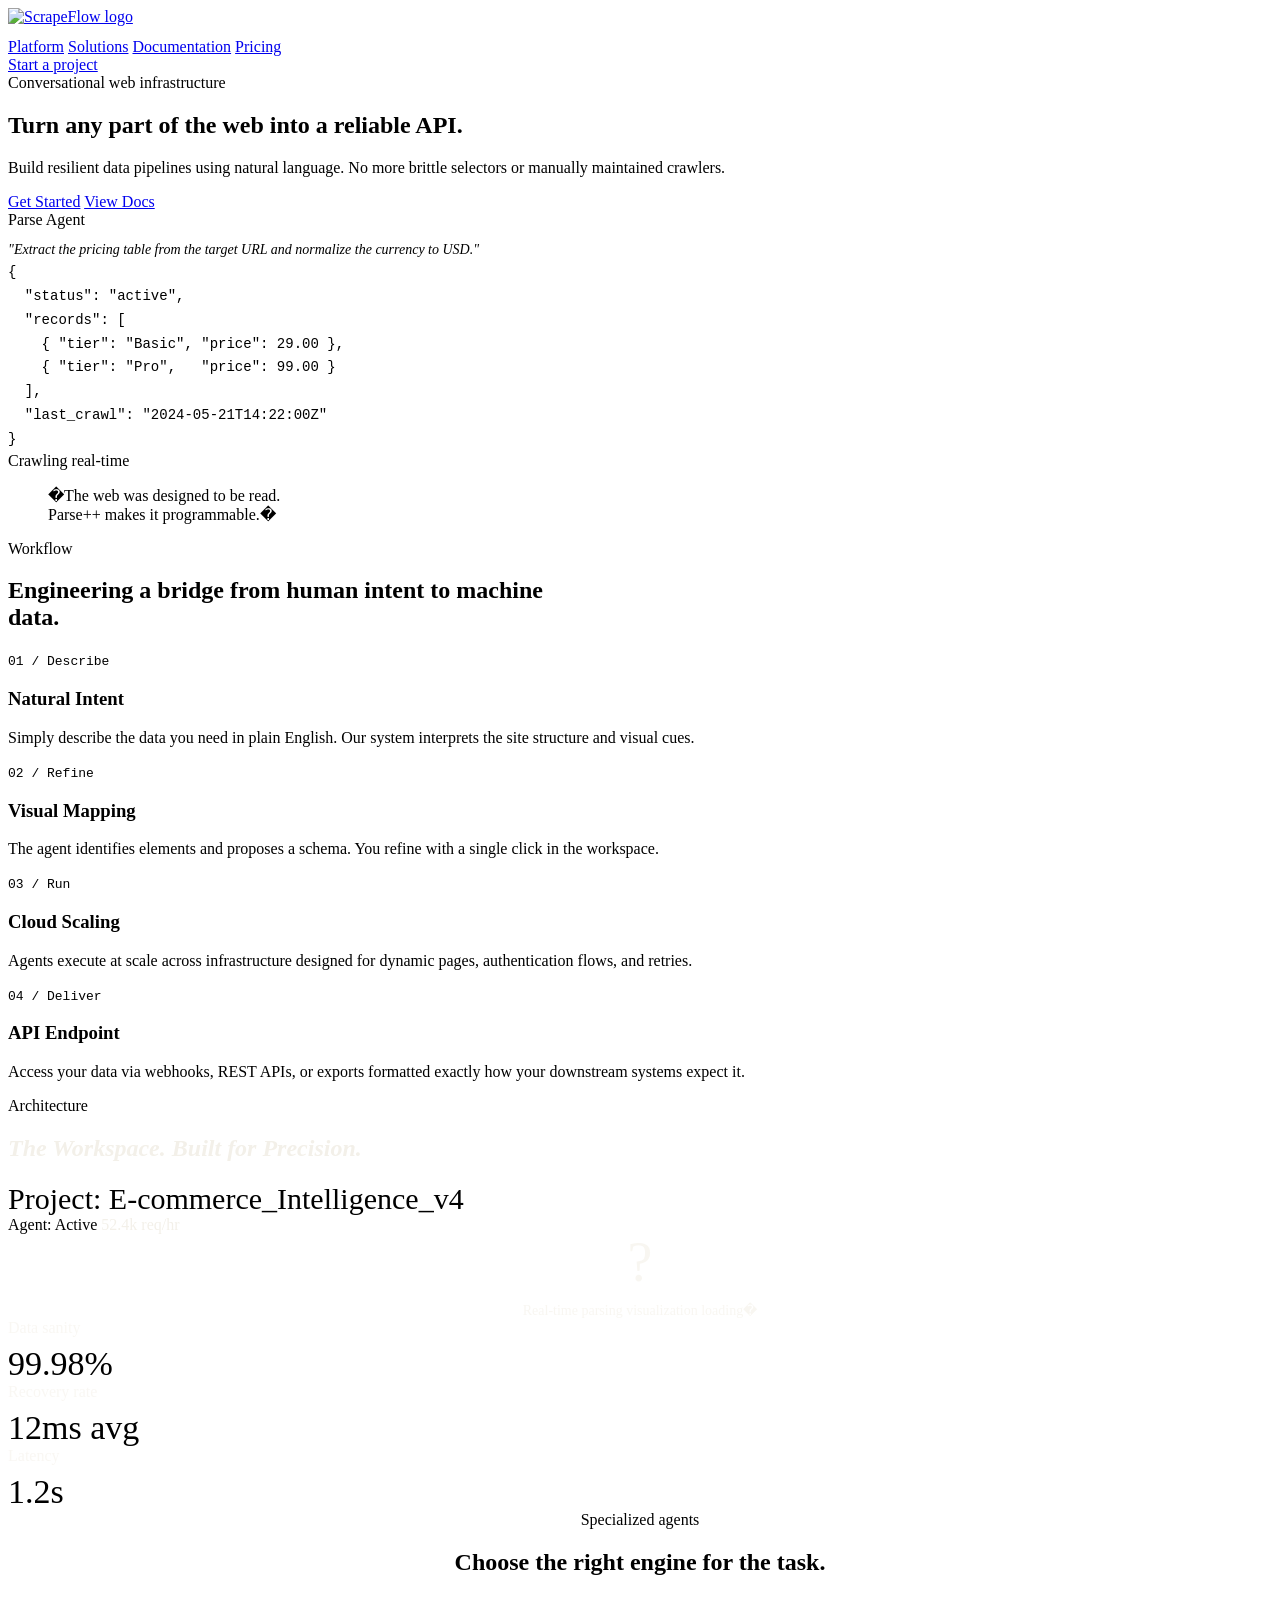
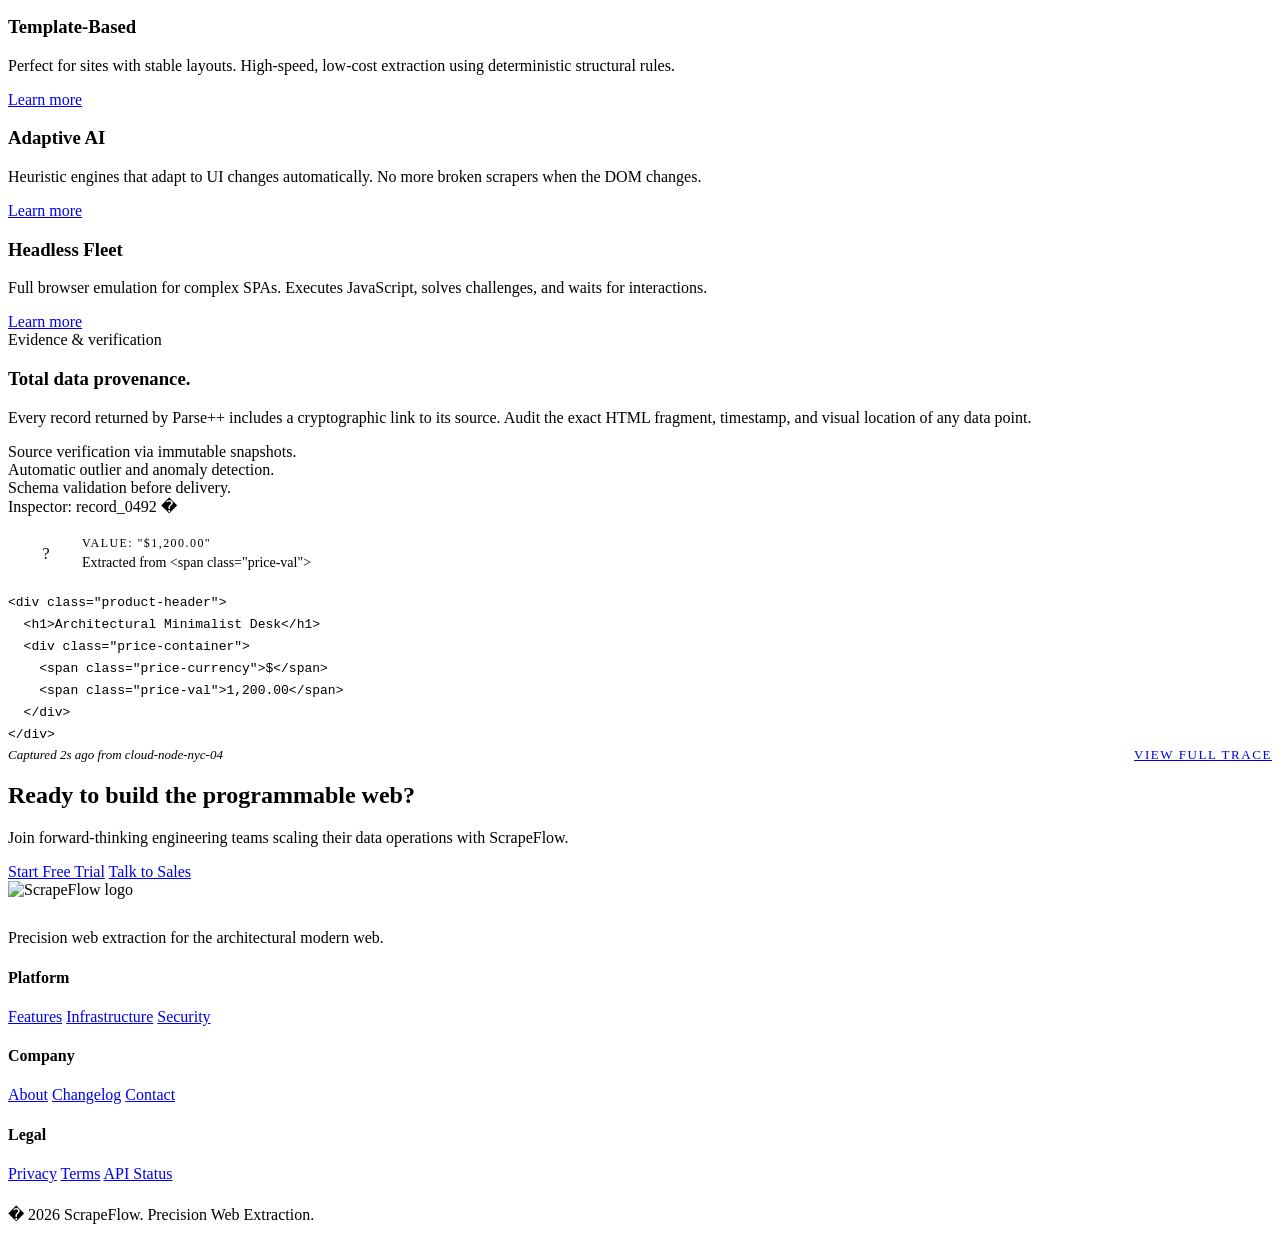
==== app/ui/scrapeflow-ui/index.html @ 45de1c0e "ui changes" ====
<!DOCTYPE html>
<html lang="en">
<head>
  <meta charset="utf-8">
  <meta name="viewport" content="width=device-width, initial-scale=1">
  <title>ScrapeFlow | Conversational Web Infrastructure</title>
  <link rel="preconnect" href="https://fonts.googleapis.com">
  <link rel="preconnect" href="https://fonts.gstatic.com" crossorigin>
  <link href="https://fonts.googleapis.com/css2?family=Inter:wght@400;500;600;700;800&family=JetBrains+Mono:wght@400;500&display=swap" rel="stylesheet">
  <link rel="stylesheet" href="/ui/css/style.css">
  <link rel="stylesheet" href="/ui/css/dashboard.css">
</head>
<body data-public="true" class="landing-page">
  <header class="landing-header">
    <a href="/" style="display:flex;align-items:center;gap:14px">
      <img src="/ui/assets/logo.svg" alt="ScrapeFlow logo" style="height:30px;width:auto">
    </a>
    <nav class="landing-nav">
      <a href="/dashboard.html">Platform</a>
      <a href="/projects.html">Solutions</a>
      <a href="/docs" target="_blank" rel="noreferrer">Documentation</a>
      <a href="/signup.html">Pricing</a>
    </nav>
    <a class="button" href="/signup.html">Start a project</a>
  </header>

  <main class="landing-main">
    <section class="landing-section landing-hero">
      <div>
        <span class="landing-kicker">Conversational web infrastructure</span>
        <h1 class="landing-display">Turn any part of the web into a reliable API.</h1>
        <p class="landing-copy">Build resilient data pipelines using natural language. No more brittle selectors or manually maintained crawlers.</p>
        <div class="landing-actions">
          <a class="button" href="/signup.html">Get Started</a>
          <a class="button-secondary" href="/docs" target="_blank" rel="noreferrer">View Docs</a>
        </div>
      </div>
      <div class="landing-preview">
        <div class="landing-windowbar"><span></span><span></span><span></span></div>
        <div class="landing-preview-card">
          <div class="eyebrow" style="margin-bottom:10px">Parse Agent</div>
          <p style="margin:0;color:var(--text-muted);font-size:14px;line-height:1.6"><em>"Extract the pricing table from the target URL and normalize the currency to USD."</em></p>
        </div>
        <div class="landing-code">
<pre style="margin:0;font-size:14px;line-height:1.7">{
  "status": "active",
  "records": [
    { "tier": "Basic", "price": 29.00 },
    { "tier": "Pro",   "price": 99.00 }
  ],
  "last_crawl": "2024-05-21T14:22:00Z"
}</pre>
          <div class="landing-pulse">Crawling real-time</div>
        </div>
      </div>
    </section>

    <section class="landing-section landing-quote">
      <blockquote>�The web was designed to be read.<br>Parse++ makes it programmable.�</blockquote>
    </section>

    <section class="landing-section">
      <div style="max-width:560px">
        <span class="landing-kicker">Workflow</span>
        <h2 class="landing-heading">Engineering a bridge from human intent to machine data.</h2>
      </div>
      <div class="landing-workflow-grid">
        <article class="landing-step">
          <code>01 / Describe</code>
          <h3>Natural Intent</h3>
          <p>Simply describe the data you need in plain English. Our system interprets the site structure and visual cues.</p>
        </article>
        <article class="landing-step">
          <code>02 / Refine</code>
          <h3>Visual Mapping</h3>
          <p>The agent identifies elements and proposes a schema. You refine with a single click in the workspace.</p>
        </article>
        <article class="landing-step">
          <code>03 / Run</code>
          <h3>Cloud Scaling</h3>
          <p>Agents execute at scale across infrastructure designed for dynamic pages, authentication flows, and retries.</p>
        </article>
        <article class="landing-step">
          <code>04 / Deliver</code>
          <h3>API Endpoint</h3>
          <p>Access your data via webhooks, REST APIs, or exports formatted exactly how your downstream systems expect it.</p>
        </article>
      </div>
    </section>

    <section class="landing-section landing-dark">
      <div style="max-width:720px;position:relative;z-index:1">
        <span class="landing-kicker">Architecture</span>
        <h2 class="landing-heading" style="color:#f3f0e9;font-style:italic">The Workspace. Built for Precision.</h2>
      </div>
      <div class="landing-workspace" style="position:relative;z-index:1">
        <div class="landing-workspace-shell">
          <div class="landing-rail">
            <span></span><span></span><span></span><span></span>
          </div>
          <div class="landing-workspace-main">
            <div class="landing-workspace-top">
              <h3 style="margin:0;font-family:'EB Garamond',serif;font-size:30px;font-weight:400">Project: E-commerce_Intelligence_v4</h3>
              <div class="landing-actions">
                <span class="badge" style="background:var(--accent-soft);color:var(--accent-strong)">Agent: Active</span>
                <span class="kbd" style="background:rgba(255,255,255,0.08);border-color:rgba(243,240,233,0.16);color:#f3f0e9">52.4k req/hr</span>
              </div>
            </div>
            <div class="landing-workspace-grid">
              <div class="landing-workspace-canvas">
                <div style="text-align:center;color:rgba(243,240,233,0.62)">
                  <div style="font-size:56px;line-height:1">?</div>
                  <div style="margin-top:12px;font-size:14px">Real-time parsing visualization loading�</div>
                </div>
              </div>
              <div class="landing-metrics">
                <div class="landing-metric"><div class="eyebrow" style="color:rgba(243,240,233,0.54);margin-bottom:8px">Data sanity</div><div style="font-family:'EB Garamond',serif;font-size:34px">99.98%</div></div>
                <div class="landing-metric"><div class="eyebrow" style="color:rgba(243,240,233,0.54);margin-bottom:8px">Recovery rate</div><div style="font-family:'EB Garamond',serif;font-size:34px">12ms avg</div></div>
                <div class="landing-metric"><div class="eyebrow" style="color:rgba(243,240,233,0.54);margin-bottom:8px">Latency</div><div style="font-family:'EB Garamond',serif;font-size:34px">1.2s</div></div>
              </div>
            </div>
          </div>
        </div>
      </div>
    </section>

    <section class="landing-section">
      <div style="text-align:center;max-width:680px;margin:0 auto 40px">
        <span class="landing-kicker">Specialized agents</span>
        <h2 class="landing-heading">Choose the right engine for the task.</h2>
      </div>
      <div class="landing-agent-grid">
        <article class="landing-agent-card">
          <div class="landing-agent-icon"></div>
          <h3>Template-Based</h3>
          <p>Perfect for sites with stable layouts. High-speed, low-cost extraction using deterministic structural rules.</p>
          <a class="landing-linkline" href="/signup.html">Learn more</a>
        </article>
        <article class="landing-agent-card">
          <div class="landing-agent-icon"></div>
          <h3>Adaptive AI</h3>
          <p>Heuristic engines that adapt to UI changes automatically. No more broken scrapers when the DOM changes.</p>
          <a class="landing-linkline" href="/signup.html">Learn more</a>
        </article>
        <article class="landing-agent-card">
          <div class="landing-agent-icon"></div>
          <h3>Headless Fleet</h3>
          <p>Full browser emulation for complex SPAs. Executes JavaScript, solves challenges, and waits for interactions.</p>
          <a class="landing-linkline" href="/signup.html">Learn more</a>
        </article>
      </div>
    </section>

    <section class="landing-section">
      <div class="landing-evidence-layout">
        <div class="landing-evidence">
          <span class="landing-kicker">Evidence &amp; verification</span>
          <h3>Total data provenance.</h3>
          <p>Every record returned by Parse++ includes a cryptographic link to its source. Audit the exact HTML fragment, timestamp, and visual location of any data point.</p>
          <div class="landing-checks">
            <div class="landing-check"><span>Source verification via immutable snapshots.</span></div>
            <div class="landing-check"><span>Automatic outlier and anomaly detection.</span></div>
            <div class="landing-check"><span>Schema validation before delivery.</span></div>
          </div>
        </div>
        <div class="landing-evidence-card">
          <div class="landing-evidence-bar">
            <span>Inspector: record_0492</span>
            <span>�</span>
          </div>
          <div class="landing-evidence-body">
            <div class="card" style="background:var(--surface);padding:16px;display:flex;gap:14px;align-items:center">
              <div style="width:44px;height:44px;border-radius:6px;background:var(--accent-soft);display:grid;place-items:center">?</div>
              <div>
                <div style="font-size:12px;letter-spacing:0.12em;text-transform:uppercase;margin-bottom:4px">Value: "$1,200.00"</div>
                <div style="font-size:14px;color:var(--text-muted)">Extracted from &lt;span class="price-val"&gt;</div>
              </div>
            </div>
            <div class="landing-snippet">
<pre style="margin:0;font-size:13px;line-height:1.7">&lt;div class="product-header"&gt;
  &lt;h1&gt;Architectural Minimalist Desk&lt;/h1&gt;
  &lt;div class="price-container"&gt;
    &lt;span class="price-currency"&gt;$&lt;/span&gt;
    &lt;span class="price-val"&gt;1,200.00&lt;/span&gt;
  &lt;/div&gt;
&lt;/div&gt;</pre>
            </div>
            <div style="display:flex;justify-content:space-between;gap:16px;align-items:center;color:var(--text-soft);font-size:13px">
              <span><em>Captured 2s ago from cloud-node-nyc-04</em></span>
              <a href="/signup.html" style="text-transform:uppercase;letter-spacing:0.12em">View full trace</a>
            </div>
          </div>
        </div>
      </div>
    </section>

    <section class="landing-section landing-cta">
      <h2>Ready to build the programmable web?</h2>
      <p>Join forward-thinking engineering teams scaling their data operations with ScrapeFlow.</p>
      <div class="landing-actions" style="justify-content:center">
        <a class="button" href="/signup.html">Start Free Trial</a>
        <a class="button-secondary" href="/login.html">Talk to Sales</a>
      </div>
    </section>
  </main>

  <footer class="landing-footer">
    <div>
      <img src="/ui/assets/logo.svg" alt="ScrapeFlow logo" style="height:24px;width:auto;margin-bottom:14px">
      <p>Precision web extraction for the architectural modern web.</p>
    </div>
    <div>
      <h4>Platform</h4>
      <div class="landing-footer-links">
        <a href="/dashboard.html">Features</a>
        <a href="/projects.html">Infrastructure</a>
        <a href="/settings.html">Security</a>
      </div>
    </div>
    <div>
      <h4>Company</h4>
      <div class="landing-footer-links">
        <a href="/signup.html">About</a>
        <a href="/dashboard.html">Changelog</a>
        <a href="/login.html">Contact</a>
      </div>
    </div>
    <div>
      <h4>Legal</h4>
      <div class="landing-footer-links">
        <a href="/signup.html">Privacy</a>
        <a href="/signup.html">Terms</a>
        <a href="/docs" target="_blank" rel="noreferrer">API Status</a>
      </div>
      <p style="margin-top:22px">� 2026 ScrapeFlow. Precision Web Extraction.</p>
    </div>
  </footer>
</body>
</html>
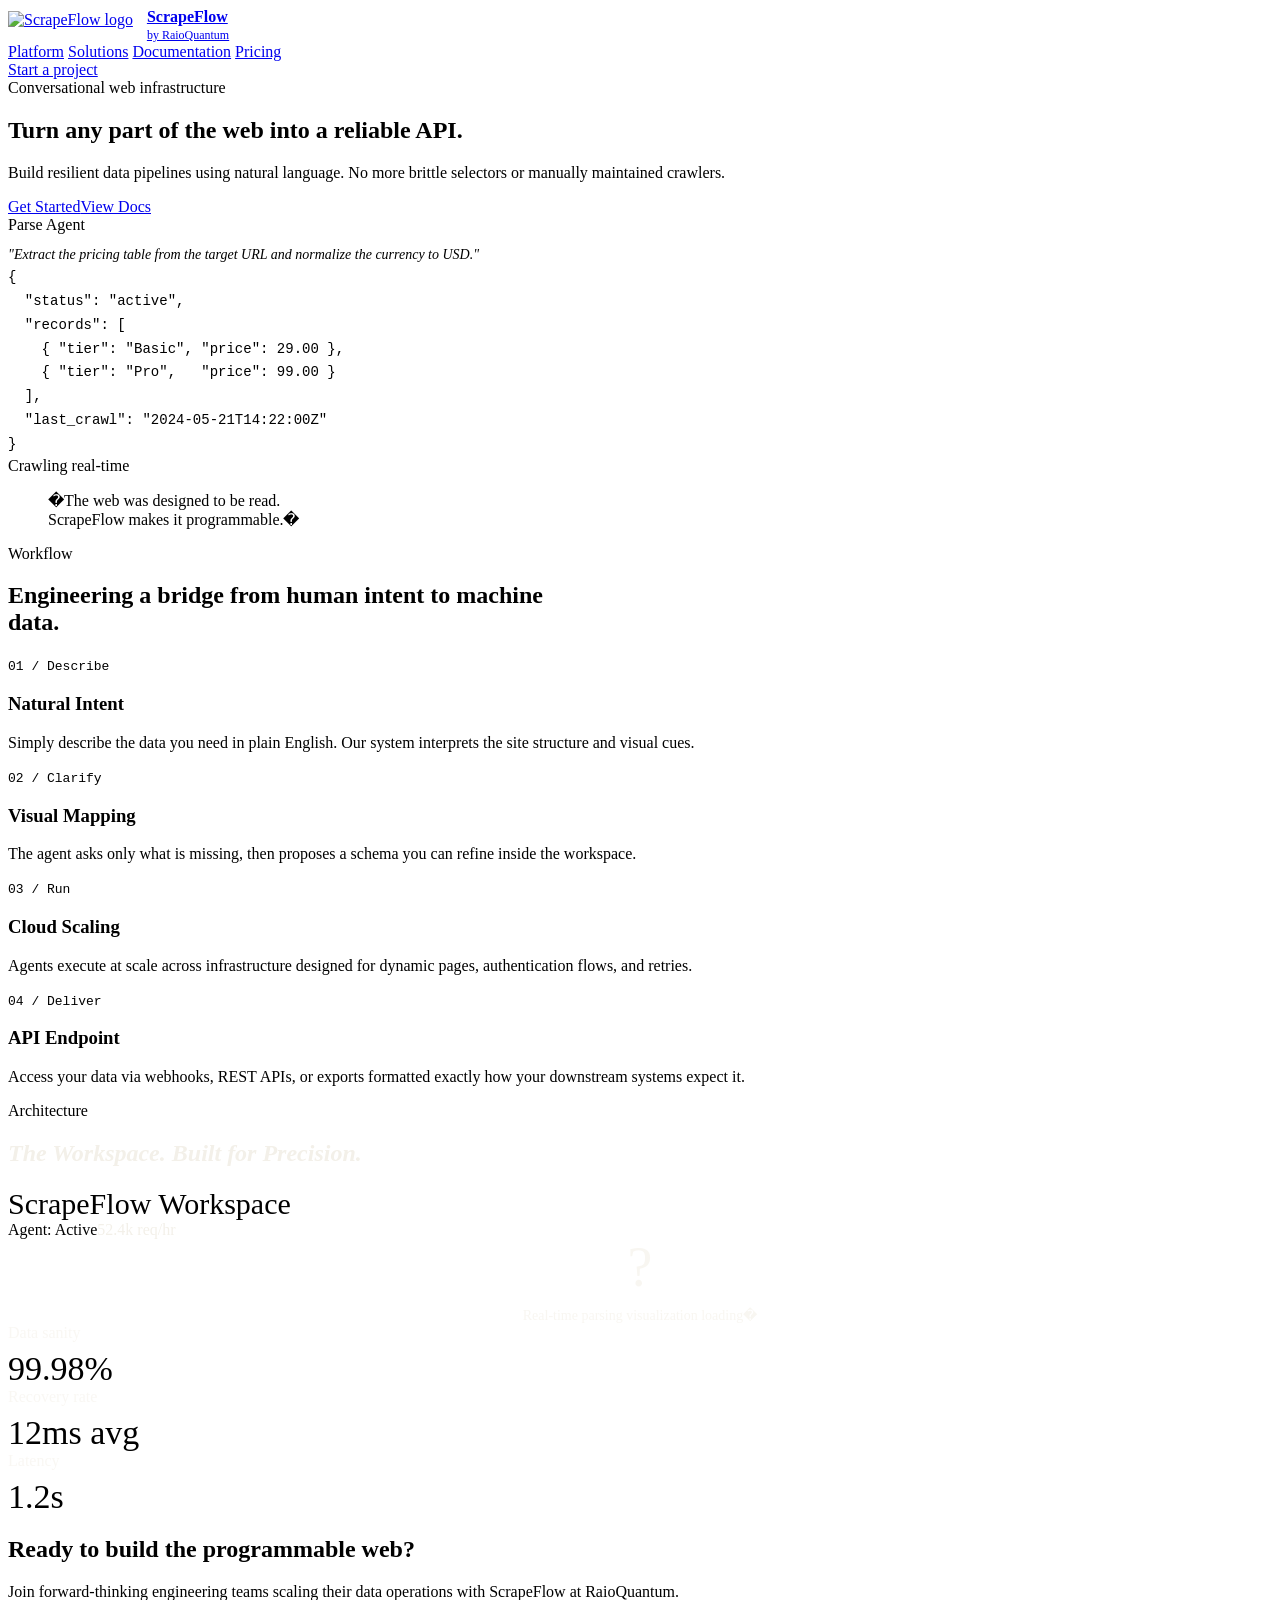
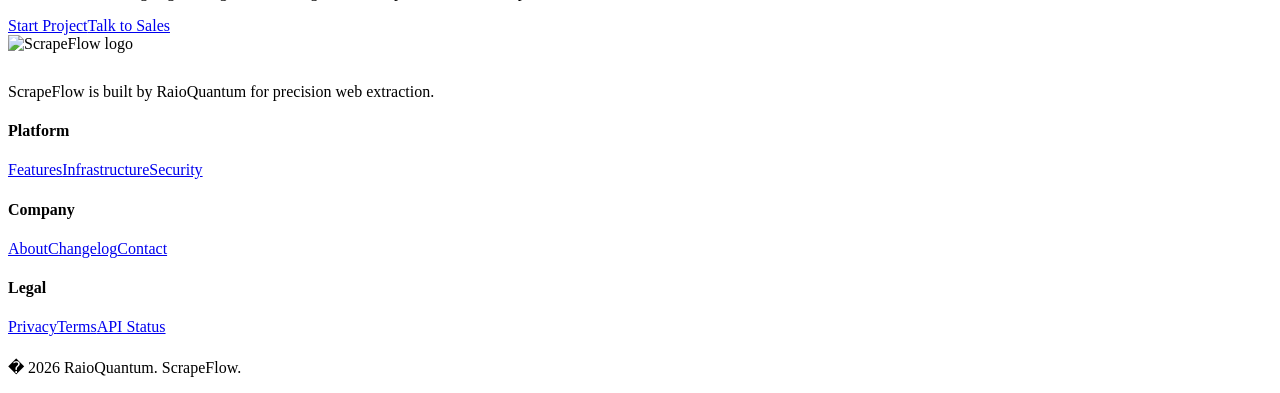
==== commit 8b806aed: "oauth and ui new" ====
--- a/app/ui/scrapeflow-ui/index.html
+++ b/app/ui/scrapeflow-ui/index.html
@@ -3,7 +3,7 @@
 <head>
   <meta charset="utf-8">
   <meta name="viewport" content="width=device-width, initial-scale=1">
-  <title>ScrapeFlow | Conversational Web Infrastructure</title>
+  <title>ScrapeFlow | RaioQuantum</title>
   <link rel="preconnect" href="https://fonts.googleapis.com">
   <link rel="preconnect" href="https://fonts.gstatic.com" crossorigin>
   <link href="https://fonts.googleapis.com/css2?family=Inter:wght@400;500;600;700;800&family=JetBrains+Mono:wght@400;500&display=swap" rel="stylesheet">
@@ -14,226 +14,38 @@
   <header class="landing-header">
     <a href="/" style="display:flex;align-items:center;gap:14px">
       <img src="/ui/assets/logo.svg" alt="ScrapeFlow logo" style="height:30px;width:auto">
+      <div style="display:grid;gap:2px"><strong>ScrapeFlow</strong><span style="font-size:12px;color:var(--text-soft)">by RaioQuantum</span></div>
     </a>
     <nav class="landing-nav">
-      <a href="/dashboard.html">Platform</a>
-      <a href="/projects.html">Solutions</a>
+      <a href="/chat">Platform</a>
+      <a href="/projects">Solutions</a>
       <a href="/docs" target="_blank" rel="noreferrer">Documentation</a>
-      <a href="/signup.html">Pricing</a>
+      <a href="/login">Pricing</a>
     </nav>
-    <a class="button" href="/signup.html">Start a project</a>
+    <a class="button" href="/login">Start a project</a>
   </header>
-
   <main class="landing-main">
     <section class="landing-section landing-hero">
       <div>
         <span class="landing-kicker">Conversational web infrastructure</span>
         <h1 class="landing-display">Turn any part of the web into a reliable API.</h1>
         <p class="landing-copy">Build resilient data pipelines using natural language. No more brittle selectors or manually maintained crawlers.</p>
-        <div class="landing-actions">
-          <a class="button" href="/signup.html">Get Started</a>
-          <a class="button-secondary" href="/docs" target="_blank" rel="noreferrer">View Docs</a>
-        </div>
+        <div class="landing-actions"><a class="button" href="/login">Get Started</a><a class="button-secondary" href="/docs" target="_blank" rel="noreferrer">View Docs</a></div>
       </div>
-      <div class="landing-preview">
-        <div class="landing-windowbar"><span></span><span></span><span></span></div>
-        <div class="landing-preview-card">
-          <div class="eyebrow" style="margin-bottom:10px">Parse Agent</div>
-          <p style="margin:0;color:var(--text-muted);font-size:14px;line-height:1.6"><em>"Extract the pricing table from the target URL and normalize the currency to USD."</em></p>
-        </div>
-        <div class="landing-code">
-<pre style="margin:0;font-size:14px;line-height:1.7">{
+      <div class="landing-preview"><div class="landing-windowbar"><span></span><span></span><span></span></div><div class="landing-preview-card"><div class="eyebrow" style="margin-bottom:10px">Parse Agent</div><p style="margin:0;color:var(--text-muted);font-size:14px;line-height:1.6"><em>"Extract the pricing table from the target URL and normalize the currency to USD."</em></p></div><div class="landing-code"><pre style="margin:0;font-size:14px;line-height:1.7">{
   "status": "active",
   "records": [
     { "tier": "Basic", "price": 29.00 },
     { "tier": "Pro",   "price": 99.00 }
   ],
   "last_crawl": "2024-05-21T14:22:00Z"
-}</pre>
-          <div class="landing-pulse">Crawling real-time</div>
-        </div>
-      </div>
+}</pre><div class="landing-pulse">Crawling real-time</div></div></div>
     </section>
-
-    <section class="landing-section landing-quote">
-      <blockquote>�The web was designed to be read.<br>Parse++ makes it programmable.�</blockquote>
-    </section>
-
-    <section class="landing-section">
-      <div style="max-width:560px">
-        <span class="landing-kicker">Workflow</span>
-        <h2 class="landing-heading">Engineering a bridge from human intent to machine data.</h2>
-      </div>
-      <div class="landing-workflow-grid">
-        <article class="landing-step">
-          <code>01 / Describe</code>
-          <h3>Natural Intent</h3>
-          <p>Simply describe the data you need in plain English. Our system interprets the site structure and visual cues.</p>
-        </article>
-        <article class="landing-step">
-          <code>02 / Refine</code>
-          <h3>Visual Mapping</h3>
-          <p>The agent identifies elements and proposes a schema. You refine with a single click in the workspace.</p>
-        </article>
-        <article class="landing-step">
-          <code>03 / Run</code>
-          <h3>Cloud Scaling</h3>
-          <p>Agents execute at scale across infrastructure designed for dynamic pages, authentication flows, and retries.</p>
-        </article>
-        <article class="landing-step">
-          <code>04 / Deliver</code>
-          <h3>API Endpoint</h3>
-          <p>Access your data via webhooks, REST APIs, or exports formatted exactly how your downstream systems expect it.</p>
-        </article>
-      </div>
-    </section>
-
-    <section class="landing-section landing-dark">
-      <div style="max-width:720px;position:relative;z-index:1">
-        <span class="landing-kicker">Architecture</span>
-        <h2 class="landing-heading" style="color:#f3f0e9;font-style:italic">The Workspace. Built for Precision.</h2>
-      </div>
-      <div class="landing-workspace" style="position:relative;z-index:1">
-        <div class="landing-workspace-shell">
-          <div class="landing-rail">
-            <span></span><span></span><span></span><span></span>
-          </div>
-          <div class="landing-workspace-main">
-            <div class="landing-workspace-top">
-              <h3 style="margin:0;font-family:'EB Garamond',serif;font-size:30px;font-weight:400">Project: E-commerce_Intelligence_v4</h3>
-              <div class="landing-actions">
-                <span class="badge" style="background:var(--accent-soft);color:var(--accent-strong)">Agent: Active</span>
-                <span class="kbd" style="background:rgba(255,255,255,0.08);border-color:rgba(243,240,233,0.16);color:#f3f0e9">52.4k req/hr</span>
-              </div>
-            </div>
-            <div class="landing-workspace-grid">
-              <div class="landing-workspace-canvas">
-                <div style="text-align:center;color:rgba(243,240,233,0.62)">
-                  <div style="font-size:56px;line-height:1">?</div>
-                  <div style="margin-top:12px;font-size:14px">Real-time parsing visualization loading�</div>
-                </div>
-              </div>
-              <div class="landing-metrics">
-                <div class="landing-metric"><div class="eyebrow" style="color:rgba(243,240,233,0.54);margin-bottom:8px">Data sanity</div><div style="font-family:'EB Garamond',serif;font-size:34px">99.98%</div></div>
-                <div class="landing-metric"><div class="eyebrow" style="color:rgba(243,240,233,0.54);margin-bottom:8px">Recovery rate</div><div style="font-family:'EB Garamond',serif;font-size:34px">12ms avg</div></div>
-                <div class="landing-metric"><div class="eyebrow" style="color:rgba(243,240,233,0.54);margin-bottom:8px">Latency</div><div style="font-family:'EB Garamond',serif;font-size:34px">1.2s</div></div>
-              </div>
-            </div>
-          </div>
-        </div>
-      </div>
-    </section>
-
-    <section class="landing-section">
-      <div style="text-align:center;max-width:680px;margin:0 auto 40px">
-        <span class="landing-kicker">Specialized agents</span>
-        <h2 class="landing-heading">Choose the right engine for the task.</h2>
-      </div>
-      <div class="landing-agent-grid">
-        <article class="landing-agent-card">
-          <div class="landing-agent-icon"></div>
-          <h3>Template-Based</h3>
-          <p>Perfect for sites with stable layouts. High-speed, low-cost extraction using deterministic structural rules.</p>
-          <a class="landing-linkline" href="/signup.html">Learn more</a>
-        </article>
-        <article class="landing-agent-card">
-          <div class="landing-agent-icon"></div>
-          <h3>Adaptive AI</h3>
-          <p>Heuristic engines that adapt to UI changes automatically. No more broken scrapers when the DOM changes.</p>
-          <a class="landing-linkline" href="/signup.html">Learn more</a>
-        </article>
-        <article class="landing-agent-card">
-          <div class="landing-agent-icon"></div>
-          <h3>Headless Fleet</h3>
-          <p>Full browser emulation for complex SPAs. Executes JavaScript, solves challenges, and waits for interactions.</p>
-          <a class="landing-linkline" href="/signup.html">Learn more</a>
-        </article>
-      </div>
-    </section>
-
-    <section class="landing-section">
-      <div class="landing-evidence-layout">
-        <div class="landing-evidence">
-          <span class="landing-kicker">Evidence &amp; verification</span>
-          <h3>Total data provenance.</h3>
-          <p>Every record returned by Parse++ includes a cryptographic link to its source. Audit the exact HTML fragment, timestamp, and visual location of any data point.</p>
-          <div class="landing-checks">
-            <div class="landing-check"><span>Source verification via immutable snapshots.</span></div>
-            <div class="landing-check"><span>Automatic outlier and anomaly detection.</span></div>
-            <div class="landing-check"><span>Schema validation before delivery.</span></div>
-          </div>
-        </div>
-        <div class="landing-evidence-card">
-          <div class="landing-evidence-bar">
-            <span>Inspector: record_0492</span>
-            <span>�</span>
-          </div>
-          <div class="landing-evidence-body">
-            <div class="card" style="background:var(--surface);padding:16px;display:flex;gap:14px;align-items:center">
-              <div style="width:44px;height:44px;border-radius:6px;background:var(--accent-soft);display:grid;place-items:center">?</div>
-              <div>
-                <div style="font-size:12px;letter-spacing:0.12em;text-transform:uppercase;margin-bottom:4px">Value: "$1,200.00"</div>
-                <div style="font-size:14px;color:var(--text-muted)">Extracted from &lt;span class="price-val"&gt;</div>
-              </div>
-            </div>
-            <div class="landing-snippet">
-<pre style="margin:0;font-size:13px;line-height:1.7">&lt;div class="product-header"&gt;
-  &lt;h1&gt;Architectural Minimalist Desk&lt;/h1&gt;
-  &lt;div class="price-container"&gt;
-    &lt;span class="price-currency"&gt;$&lt;/span&gt;
-    &lt;span class="price-val"&gt;1,200.00&lt;/span&gt;
-  &lt;/div&gt;
-&lt;/div&gt;</pre>
-            </div>
-            <div style="display:flex;justify-content:space-between;gap:16px;align-items:center;color:var(--text-soft);font-size:13px">
-              <span><em>Captured 2s ago from cloud-node-nyc-04</em></span>
-              <a href="/signup.html" style="text-transform:uppercase;letter-spacing:0.12em">View full trace</a>
-            </div>
-          </div>
-        </div>
-      </div>
-    </section>
-
-    <section class="landing-section landing-cta">
-      <h2>Ready to build the programmable web?</h2>
-      <p>Join forward-thinking engineering teams scaling their data operations with ScrapeFlow.</p>
-      <div class="landing-actions" style="justify-content:center">
-        <a class="button" href="/signup.html">Start Free Trial</a>
-        <a class="button-secondary" href="/login.html">Talk to Sales</a>
-      </div>
-    </section>
+    <section class="landing-section landing-quote"><blockquote>�The web was designed to be read.<br>ScrapeFlow makes it programmable.�</blockquote></section>
+    <section class="landing-section"><div style="max-width:560px"><span class="landing-kicker">Workflow</span><h2 class="landing-heading">Engineering a bridge from human intent to machine data.</h2></div><div class="landing-workflow-grid"><article class="landing-step"><code>01 / Describe</code><h3>Natural Intent</h3><p>Simply describe the data you need in plain English. Our system interprets the site structure and visual cues.</p></article><article class="landing-step"><code>02 / Clarify</code><h3>Visual Mapping</h3><p>The agent asks only what is missing, then proposes a schema you can refine inside the workspace.</p></article><article class="landing-step"><code>03 / Run</code><h3>Cloud Scaling</h3><p>Agents execute at scale across infrastructure designed for dynamic pages, authentication flows, and retries.</p></article><article class="landing-step"><code>04 / Deliver</code><h3>API Endpoint</h3><p>Access your data via webhooks, REST APIs, or exports formatted exactly how your downstream systems expect it.</p></article></div></section>
+    <section class="landing-section landing-dark"><div style="max-width:720px;position:relative;z-index:1"><span class="landing-kicker">Architecture</span><h2 class="landing-heading" style="color:#f3f0e9;font-style:italic">The Workspace. Built for Precision.</h2></div><div class="landing-workspace" style="position:relative;z-index:1"><div class="landing-workspace-shell"><div class="landing-rail"><span></span><span></span><span></span><span></span></div><div class="landing-workspace-main"><div class="landing-workspace-top"><h3 style="margin:0;font-family:'EB Garamond',serif;font-size:30px;font-weight:400">ScrapeFlow Workspace</h3><div class="landing-actions"><span class="badge" style="background:var(--accent-soft);color:var(--accent-strong)">Agent: Active</span><span class="kbd" style="background:rgba(255,255,255,0.08);border-color:rgba(243,240,233,0.16);color:#f3f0e9">52.4k req/hr</span></div></div><div class="landing-workspace-grid"><div class="landing-workspace-canvas"><div style="text-align:center;color:rgba(243,240,233,0.62)"><div style="font-size:56px;line-height:1">?</div><div style="margin-top:12px;font-size:14px">Real-time parsing visualization loading�</div></div></div><div class="landing-metrics"><div class="landing-metric"><div class="eyebrow" style="color:rgba(243,240,233,0.54);margin-bottom:8px">Data sanity</div><div style="font-family:'EB Garamond',serif;font-size:34px">99.98%</div></div><div class="landing-metric"><div class="eyebrow" style="color:rgba(243,240,233,0.54);margin-bottom:8px">Recovery rate</div><div style="font-family:'EB Garamond',serif;font-size:34px">12ms avg</div></div><div class="landing-metric"><div class="eyebrow" style="color:rgba(243,240,233,0.54);margin-bottom:8px">Latency</div><div style="font-family:'EB Garamond',serif;font-size:34px">1.2s</div></div></div></div></div></div></div></section>
+    <section class="landing-section landing-cta"><h2>Ready to build the programmable web?</h2><p>Join forward-thinking engineering teams scaling their data operations with ScrapeFlow at RaioQuantum.</p><div class="landing-actions" style="justify-content:center"><a class="button" href="/login">Start Project</a><a class="button-secondary" href="/login">Talk to Sales</a></div></section>
   </main>
-
-  <footer class="landing-footer">
-    <div>
-      <img src="/ui/assets/logo.svg" alt="ScrapeFlow logo" style="height:24px;width:auto;margin-bottom:14px">
-      <p>Precision web extraction for the architectural modern web.</p>
-    </div>
-    <div>
-      <h4>Platform</h4>
-      <div class="landing-footer-links">
-        <a href="/dashboard.html">Features</a>
-        <a href="/projects.html">Infrastructure</a>
-        <a href="/settings.html">Security</a>
-      </div>
-    </div>
-    <div>
-      <h4>Company</h4>
-      <div class="landing-footer-links">
-        <a href="/signup.html">About</a>
-        <a href="/dashboard.html">Changelog</a>
-        <a href="/login.html">Contact</a>
-      </div>
-    </div>
-    <div>
-      <h4>Legal</h4>
-      <div class="landing-footer-links">
-        <a href="/signup.html">Privacy</a>
-        <a href="/signup.html">Terms</a>
-        <a href="/docs" target="_blank" rel="noreferrer">API Status</a>
-      </div>
-      <p style="margin-top:22px">� 2026 ScrapeFlow. Precision Web Extraction.</p>
-    </div>
-  </footer>
+  <footer class="landing-footer"><div><img src="/ui/assets/logo.svg" alt="ScrapeFlow logo" style="height:24px;width:auto;margin-bottom:14px"><p>ScrapeFlow is built by RaioQuantum for precision web extraction.</p></div><div><h4>Platform</h4><div class="landing-footer-links"><a href="/chat">Features</a><a href="/projects">Infrastructure</a><a href="/settings">Security</a></div></div><div><h4>Company</h4><div class="landing-footer-links"><a href="/login">About</a><a href="/chat">Changelog</a><a href="/login">Contact</a></div></div><div><h4>Legal</h4><div class="landing-footer-links"><a href="/login">Privacy</a><a href="/login">Terms</a><a href="/docs" target="_blank" rel="noreferrer">API Status</a></div><p style="margin-top:22px">� 2026 RaioQuantum. ScrapeFlow.</p></div></footer>
 </body>
 </html>
